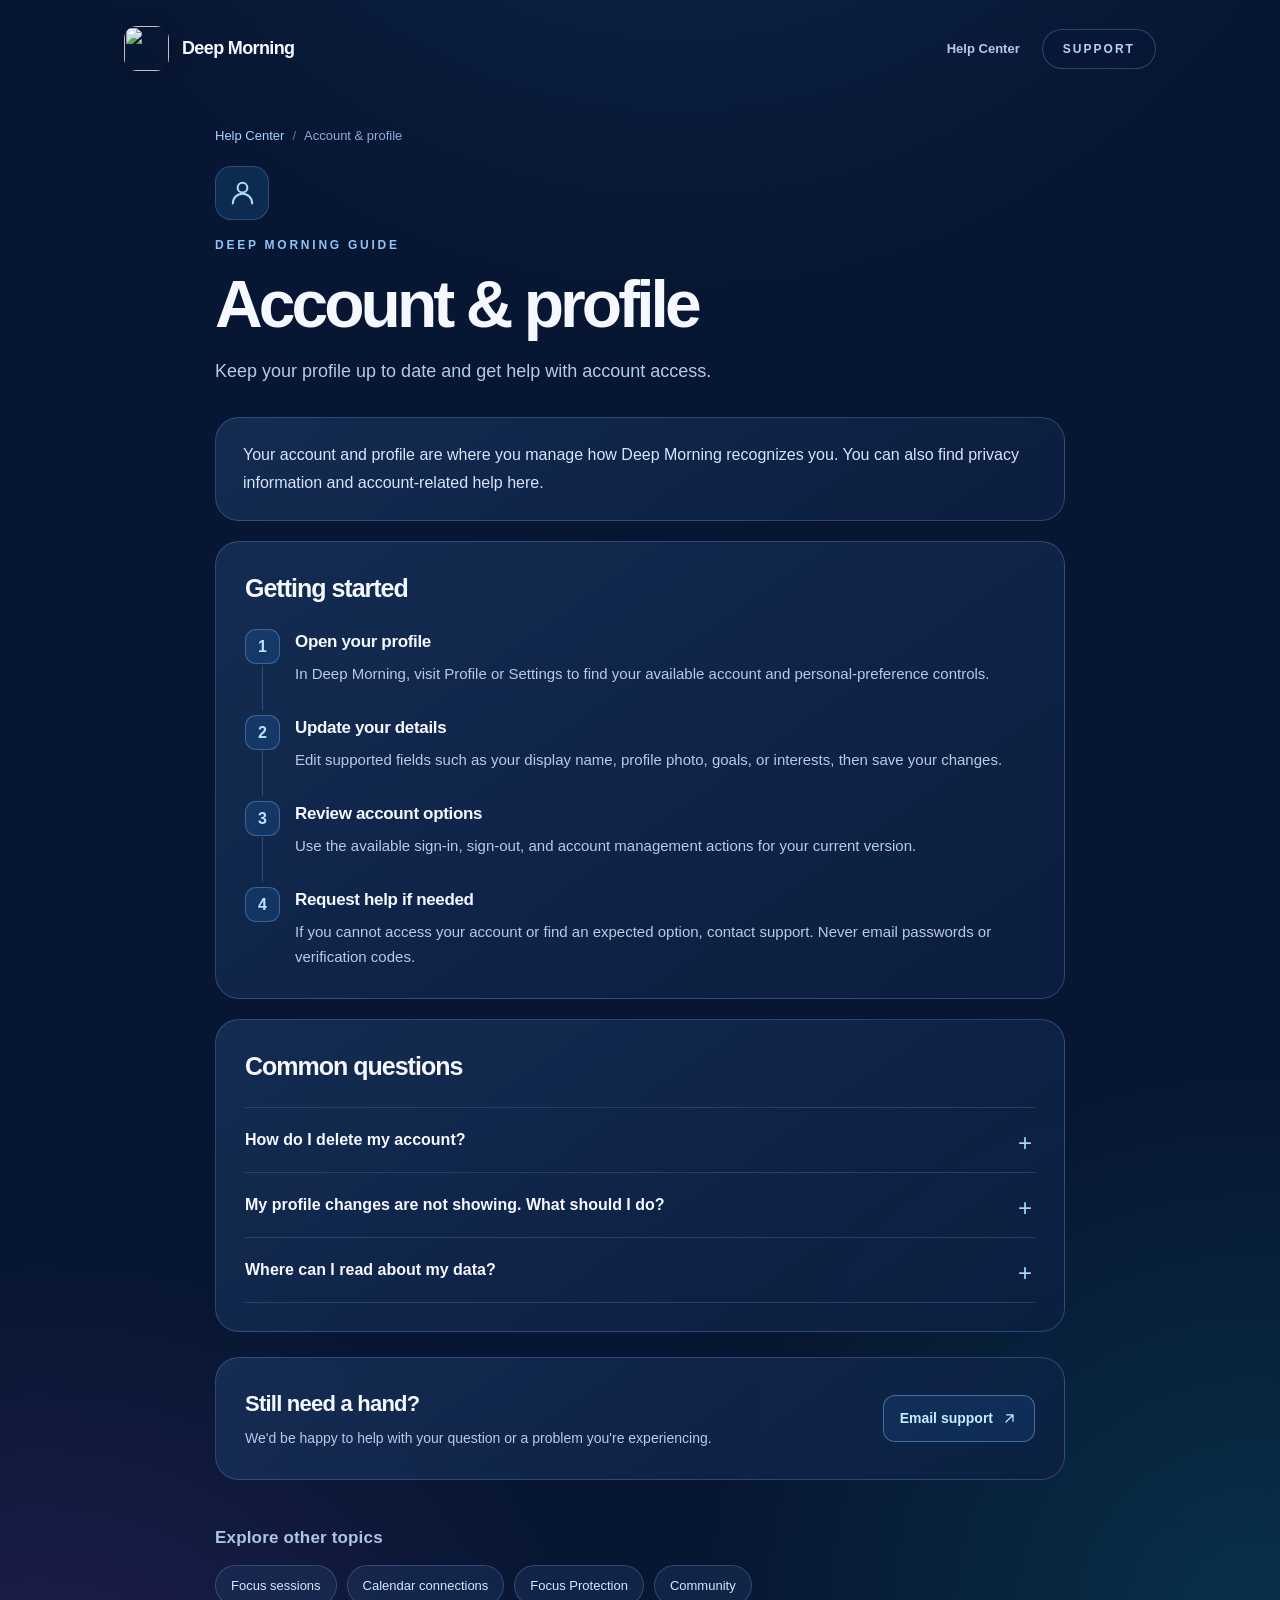
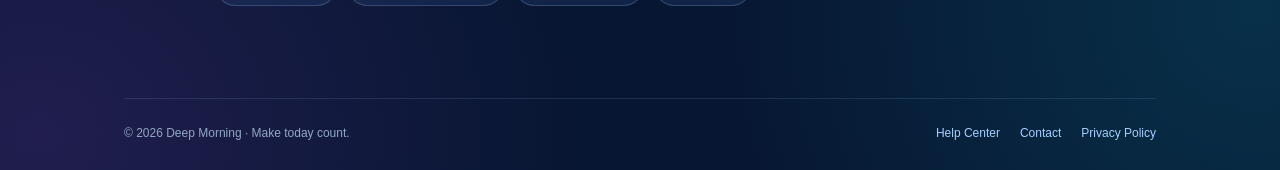
==== account-profile.html @ 8ef444d5 "Add files via upload" ====
<!doctype html>
<html lang="en">
<head>
  <meta charset="utf-8">
  <meta name="viewport" content="width=device-width,initial-scale=1">
  <meta name="theme-color" content="#071632">
  <meta name="description" content="Help with account &amp; profile in Deep Morning. Read getting-started steps and common questions.">
  <title>Account &amp; profile — Deep Morning</title>
  <link rel="icon" type="image/png" href="assets/deep-morning-icon.png">
  <link rel="stylesheet" href="styles.css">
</head>
<body>
<a class="skip-link" href="#main">Skip to content</a>
<div class="shell">
<header class="header">
  <a class="brand" href="index.html" aria-label="Deep Morning Help Center home"><img class="brand-icon" src="assets/deep-morning-icon.png" alt="" width="45" height="45"><span>Deep Morning</span></a>
  <nav class="header-links" aria-label="Main navigation"><a class="header-link" href="index.html">Help Center</a><a class="nav-button" href="support.html">SUPPORT</a></nav>
</header>

<main id="main">
  <nav class="breadcrumbs" aria-label="Breadcrumb"><a href="index.html">Help Center</a><span class="divider-mark">/</span><span aria-current="page">Account &amp; profile</span></nav>
  <section class="page-heading"><span class="mini-icon"><svg width="29" height="29" viewBox="0 0 24 24" fill="none" stroke="currentColor" stroke-width="1.7" stroke-linecap="round" stroke-linejoin="round" aria-hidden="true"><circle cx="12" cy="8" r="4"/><path d="M4 21a8 8 0 0 1 16 0"/></svg></span><span class="eyebrow">DEEP MORNING GUIDE</span><h1>Account &amp; profile</h1><p class="subhead">Keep your profile up to date and get help with account access.</p></section>
  <div class="guide-body">
    <div class="intro-card"><p>Your account and profile are where you manage how Deep Morning recognizes you. You can also find privacy information and account-related help here.</p></div>
    <section class="content-panel" aria-labelledby="how-to"><h2 id="how-to">Getting started</h2><ol class="steps"><li><h3>Open your profile</h3><p>In Deep Morning, visit Profile or Settings to find your available account and personal-preference controls.</p></li><li><h3>Update your details</h3><p>Edit supported fields such as your display name, profile photo, goals, or interests, then save your changes.</p></li><li><h3>Review account options</h3><p>Use the available sign-in, sign-out, and account management actions for your current version.</p></li><li><h3>Request help if needed</h3><p>If you cannot access your account or find an expected option, contact support. Never email passwords or verification codes.</p></li></ol></section>
    <section class="content-panel" aria-labelledby="faqs"><h2 id="faqs">Common questions</h2><details class="faq"><summary>How do I delete my account?</summary><p>Open Settings and find the account deletion option in Deep Morning. Follow the on-screen confirmation. If you cannot access it, contact support for assistance.</p></details><details class="faq"><summary>My profile changes are not showing. What should I do?</summary><p>Check your connection, save your edits again, and reopen your profile. If the issue remains, tell support which field did not update.</p></details><details class="faq"><summary>Where can I read about my data?</summary><p>Read the Deep Morning Privacy Policy linked below for information about data handling and your privacy options.</p></details></section>
    <section class="assist-card" aria-labelledby="assist-title"><div><h2 id="assist-title">Still need a hand?</h2><p>We'd be happy to help with your question or a problem you're experiencing.</p></div><a class="outline-button" href="mailto:liverdom@icloud.com?subject=Deep%20Morning%20Support%20-%20Account%20%26%20profile">Email support <svg width="17" height="17" viewBox="0 0 24 24" fill="none" stroke="currentColor" stroke-width="1.7" stroke-linecap="round" stroke-linejoin="round" aria-hidden="true"><path d="M7 17 17 7M8 7h9v9"/></svg></a></section>
  </div>
  <section class="related" aria-label="Other help topics"><h2>Explore other topics</h2><div class="related-links"><a href="focus-sessions.html">Focus sessions</a><a href="calendar-connections.html">Calendar connections</a><a href="focus-protection.html">Focus Protection</a><a href="community.html">Community</a></div></section>
</main>
<footer class="footer"><span>© 2026 Deep Morning · Make today count.</span><nav class="footer-nav" aria-label="Footer navigation"><a href="index.html">Help Center</a><a href="support.html">Contact</a><a href="privacy.html">Privacy Policy</a></nav></footer>
</div>
</body>
</html>
---- styles.css ----
/* Deep Morning Help Center — responsive, no frameworks or build step required */
:root{color-scheme:dark;--bg:#071632;--panel:#11264b;--panel2:#1b335e;--text:#f6f8ff;--muted:#bac9e5;--subtle:#91a8ca;--blue:#3c9fff;--cyan:#b6eaff;--line:rgba(165,198,253,.22);--glow:rgba(35,154,214,.16)}
*,*::before,*::after{box-sizing:border-box}
html{scroll-behavior:smooth}
body{margin:0;min-height:100vh;overflow-x:hidden;color:var(--text);font-family:-apple-system,BlinkMacSystemFont,"Segoe UI",Inter,Helvetica,Arial,sans-serif;line-height:1.5;background:radial-gradient(ellipse 55% 39% at 98% 91%,rgba(12,124,139,.26),transparent 78%),radial-gradient(ellipse 55% 34% at 3% 98%,rgba(91,48,143,.30),transparent 78%),radial-gradient(ellipse 70% 54% at 53% -28%,rgba(26,72,125,.44),transparent 82%),var(--bg)}
a{color:inherit}a:focus-visible,summary:focus-visible{outline:3px solid #b5e5ff;outline-offset:5px}a,button{-webkit-tap-highlight-color:transparent}
.skip-link{position:absolute;z-index:10;left:12px;top:-80px;background:white;color:#06142c;padding:12px 16px;border-radius:10px}.skip-link:focus{top:12px}
.shell{width:min(100%,1100px);min-height:100vh;margin:auto;padding:26px 34px 28px;display:flex;flex-direction:column}
.header{display:flex;align-items:center;justify-content:space-between;gap:18px}
.brand{display:inline-flex;align-items:center;gap:13px;font-size:18px;font-weight:780;letter-spacing:-.035em;text-decoration:none;white-space:nowrap}.brand-icon{width:45px;height:45px;border-radius:13px;object-fit:cover;box-shadow:0 3px 20px rgba(0,8,32,.24)}
.header-links{display:flex;align-items:center;gap:22px}.header-link{font-size:13px;font-weight:650;color:#b7c9ea;text-decoration:none}.header-link:hover{color:white}
.nav-button{border:1px solid rgba(160,197,255,.26);background:rgba(8,26,58,.1);color:#b4d2f3;padding:10px 20px;border-radius:999px;text-decoration:none;letter-spacing:.17em;font-size:12px;font-weight:790;transition:background .2s,border-color .2s,transform .2s}.nav-button:hover,.nav-button[aria-current="page"]{border-color:rgba(163,211,255,.52);background:rgba(51,105,159,.2);color:#e1f0ff}.nav-button:hover{transform:translateY(-1px)}
main{flex:1}.hero{text-align:center;padding:66px 0 0}.hero-icon{width:116px;height:116px;border-radius:28px;object-fit:cover;box-shadow:0 14px 48px rgba(0,12,35,.58),0 0 0 1px rgba(158,219,255,.24)}
.eyebrow{display:block;font-weight:820;font-size:12px;letter-spacing:.23em;color:#8fc3f7;text-transform:uppercase}.hero .eyebrow{margin:34px 0 18px}
h1,h2,h3,p{margin-top:0}.hero h1{max-width:910px;margin:0 auto 24px;font-size:clamp(43px,6.6vw,78px);font-weight:820;letter-spacing:-.065em;line-height:1.07}.hero .lead{max-width:660px;margin:0 auto;color:var(--muted);font-size:clamp(16px,1.75vw,19px);line-height:1.65}
.contact-card{max-width:755px;margin:55px auto 0;padding:29px 32px 27px;text-align:left;border:1px solid var(--line);border-radius:27px;background:linear-gradient(120deg,rgba(34,59,105,.89),rgba(13,33,68,.86));box-shadow:0 22px 75px rgba(2,13,36,.27)}.card-heading{display:flex;align-items:center;gap:14px}.card-heading h2{font-size:23px;letter-spacing:-.03em;margin:0;font-weight:780}.icon-tile{display:grid;place-items:center;flex:0 0 auto;height:48px;width:48px;border:1px solid rgba(119,199,255,.3);background:rgba(46,151,241,.18);color:#a7dbff;border-radius:14px}.contact-card p{font-size:15px;color:var(--muted);margin:22px 0;line-height:1.75}
.primary-button{display:flex;gap:12px;align-items:center;justify-content:space-between;background:linear-gradient(120deg,#318ff2,#34a7ff);border:1px solid rgba(190,237,255,.25);color:white;text-decoration:none;border-radius:15px;padding:17px 21px;font-size:16px;font-weight:760;transition:filter .2s,transform .2s}.primary-button:hover{filter:brightness(1.1);transform:translateY(-2px)}.primary-button .button-sub{font-weight:600;font-size:13px;opacity:.96}.quiet-note{font-size:12px!important;text-align:center;color:#9ab2d4!important;margin:18px 0 0!important}
.section{max-width:900px;margin:66px auto 0}.section-intro{text-align:center;margin-bottom:25px}.section-intro .eyebrow{margin-bottom:12px}.section-intro h2{margin:0;font-size:clamp(24px,3.5vw,34px);letter-spacing:-.04em}.section-intro p{color:var(--muted);font-size:15px;margin:10px auto 0;max-width:560px}
.topic-grid{display:grid;grid-template-columns:repeat(2,minmax(0,1fr));gap:15px}.topic-card{min-height:170px;display:flex;flex-direction:column;align-items:flex-start;gap:15px;position:relative;overflow:hidden;padding:24px 25px;border-radius:22px;text-decoration:none;border:1px solid var(--line);background:linear-gradient(145deg,rgba(31,56,100,.72),rgba(15,34,68,.70));transition:transform .2s,border-color .2s,background .2s,box-shadow .2s}.topic-card:hover{transform:translateY(-3px);border-color:rgba(145,210,255,.55);background:linear-gradient(145deg,rgba(39,75,129,.83),rgba(17,44,89,.81));box-shadow:0 16px 45px rgba(3,17,38,.24)}.topic-card:last-child{grid-column:span 2}.topic-top{display:flex;align-items:center;justify-content:space-between;width:100%;color:#a9dcff}.topic-symbol{width:42px;height:42px;border:1px solid rgba(136,202,255,.19);background:rgba(49,132,208,.13);border-radius:13px;display:grid;place-items:center}.topic-arrow{opacity:.7;transition:transform .2s}.topic-card:hover .topic-arrow{transform:translateX(5px);opacity:1}.topic-card h3{font-size:20px;font-weight:770;letter-spacing:-.035em;margin:0 0 6px}.topic-card p{font-size:14px;line-height:1.55;color:var(--muted);margin:0}
.footer{max-width:1032px;width:100%;margin:92px auto 0;padding-top:25px;border-top:1px solid rgba(157,190,235,.14);display:flex;justify-content:space-between;gap:15px;align-items:center;font-size:12px;color:#91a7c7}.footer-nav{display:flex;gap:20px;align-items:center}.footer-nav a{text-decoration:none;color:#a5cfff}.footer-nav a:hover{text-decoration:underline}
/* Support and guide pages */
.breadcrumbs{display:flex;align-items:center;flex-wrap:wrap;gap:8px;margin:55px auto 20px;max-width:850px;color:#8eacd5;font-size:13px}.breadcrumbs a{text-decoration:none;color:#abd4ff}.breadcrumbs a:hover{text-decoration:underline}.breadcrumbs .divider-mark{opacity:.65}
.page-heading{max-width:850px;margin:0 auto 30px}.page-heading .eyebrow{margin-bottom:14px}.page-heading h1{font-size:clamp(42px,6vw,66px);line-height:1.1;letter-spacing:-.06em;margin:0 0 17px}.page-heading .subhead{max-width:760px;color:var(--muted);font-size:18px;line-height:1.65;margin:0}.page-heading .mini-icon{display:inline-grid;place-items:center;margin-bottom:16px;width:54px;height:54px;border-radius:16px;background:rgba(44,133,213,.18);border:1px solid var(--line);color:#a8dcff}
.guide-body{max-width:850px;margin:0 auto}.intro-card,.content-panel,.assist-card{border:1px solid var(--line);border-radius:24px;background:linear-gradient(145deg,rgba(25,50,92,.77),rgba(12,32,66,.79))}.intro-card{padding:23px 27px;margin-bottom:19px;color:#d7e4fa;line-height:1.75}.intro-card p{margin:0;font-size:16px}
.content-panel{padding:28px 29px;margin:20px 0}.content-panel h2{font-size:25px;letter-spacing:-.04em;margin:0 0 22px}.steps{list-style:none;padding:0;margin:0;counter-reset:step}.steps li{position:relative;padding:0 0 26px 50px;counter-increment:step}.steps li:not(:last-child):before{content:"";position:absolute;left:17px;top:36px;bottom:2px;width:1px;background:rgba(154,205,255,.23)}.steps li:last-child{padding-bottom:0}.steps li:after{content:counter(step);position:absolute;left:0;top:0;width:35px;height:35px;display:grid;place-items:center;border:1px solid rgba(154,205,255,.3);border-radius:11px;background:rgba(36,125,211,.19);font-weight:800;color:#b6e5ff}.steps h3{font-size:17px;margin:3px 0 6px;letter-spacing:-.02em}.steps p{font-size:15px;line-height:1.7;color:var(--muted);margin:0}
.faq{border-top:1px solid rgba(170,206,255,.16)}.faq:last-child{border-bottom:1px solid rgba(170,206,255,.16)}.faq summary{list-style:none;cursor:pointer;padding:20px 32px 20px 0;position:relative;font-size:16px;font-weight:680}.faq summary::-webkit-details-marker{display:none}.faq summary:after{content:"+";position:absolute;right:3px;top:17px;font-weight:400;font-size:24px;color:#a5d8ff}.faq[open] summary:after{content:"−"}.faq p{font-size:15px;line-height:1.75;color:var(--muted);margin:0;padding:0 27px 20px 0}.faq[open] summary{color:#c3e8ff}
.assist-card{margin:25px 0 0;padding:29px;display:flex;align-items:center;justify-content:space-between;gap:24px}.assist-card h2{font-size:22px;letter-spacing:-.035em;margin:0 0 7px}.assist-card p{font-size:14px;line-height:1.65;color:var(--muted);margin:0;max-width:480px}.outline-button{display:inline-flex;flex-shrink:0;align-items:center;justify-content:center;gap:8px;text-decoration:none;font-weight:720;font-size:14px;border:1px solid rgba(147,207,255,.4);background:rgba(41,127,218,.13);padding:12px 16px;border-radius:12px;color:#c8ebff;transition:background .2s}.outline-button:hover{background:rgba(41,127,218,.28)}
.related{max-width:850px;margin:45px auto 0}.related h2{font-size:17px;color:#adc4e4;letter-spacing:.01em}.related-links{display:flex;gap:10px;flex-wrap:wrap}.related-links a{padding:10px 15px;text-decoration:none;border:1px solid var(--line);border-radius:999px;background:rgba(33,58,100,.42);font-size:13px;color:#d0e8ff}.related-links a:hover{border-color:#8ec6ff}
.support-main .contact-card{margin:0 auto;max-width:850px}.support-main .contact-card p{margin:20px 0}.support-main .help-hints{max-width:850px;margin:28px auto 0;padding:25px 29px;border-radius:22px;border:1px solid var(--line);background:rgba(14,35,69,.5)}.help-hints h2{font-size:22px;letter-spacing:-.03em;margin:0 0 13px}.help-hints ul{padding-left:20px;color:var(--muted);line-height:1.95;font-size:15px;margin:0}.support-main .section{max-width:850px;margin-top:48px}.support-main .topic-card{min-height:140px}.support-main .topic-card h3{font-size:18px}
@media(max-width:700px){.shell{padding:22px 20px 25px}.brand{font-size:17px}.brand-icon{width:39px;height:39px}.header-links{gap:13px}.header-link{display:none}.nav-button{padding:9px 15px;font-size:11px}.hero{padding-top:54px}.hero-icon{width:103px;height:103px;border-radius:24px}.hero .eyebrow{margin-top:30px}.hero h1{font-size:clamp(39px,9.2vw,59px);letter-spacing:-.055em}.hero .lead{font-size:16px}.contact-card{margin-top:39px;padding:24px 21px 24px;border-radius:23px}.card-heading h2{font-size:20px}.contact-card p{font-size:14px}.primary-button{padding:16px 15px;font-size:14px;overflow-wrap:anywhere}.primary-button .button-sub{font-size:12px}.section{margin-top:53px}.topic-grid{grid-template-columns:1fr}.topic-card,.topic-card:last-child{grid-column:auto;min-height:132px;padding:20px}.topic-card h3{font-size:19px}.footer{margin-top:65px;flex-direction:column;align-items:flex-start;gap:12px}.breadcrumbs{margin-top:40px}.page-heading h1{font-size:clamp(39px,9vw,55px)}.page-heading .subhead{font-size:16px}.intro-card{padding:21px}.content-panel{padding:23px 20px}.content-panel h2{font-size:23px}.assist-card{padding:23px;display:block}.assist-card .outline-button{margin-top:19px}.support-main .help-hints{padding:23px 20px}}
@media(prefers-reduced-motion:reduce){html{scroll-behavior:auto}*,*:before,*:after{transition:none!important;animation:none!important}}
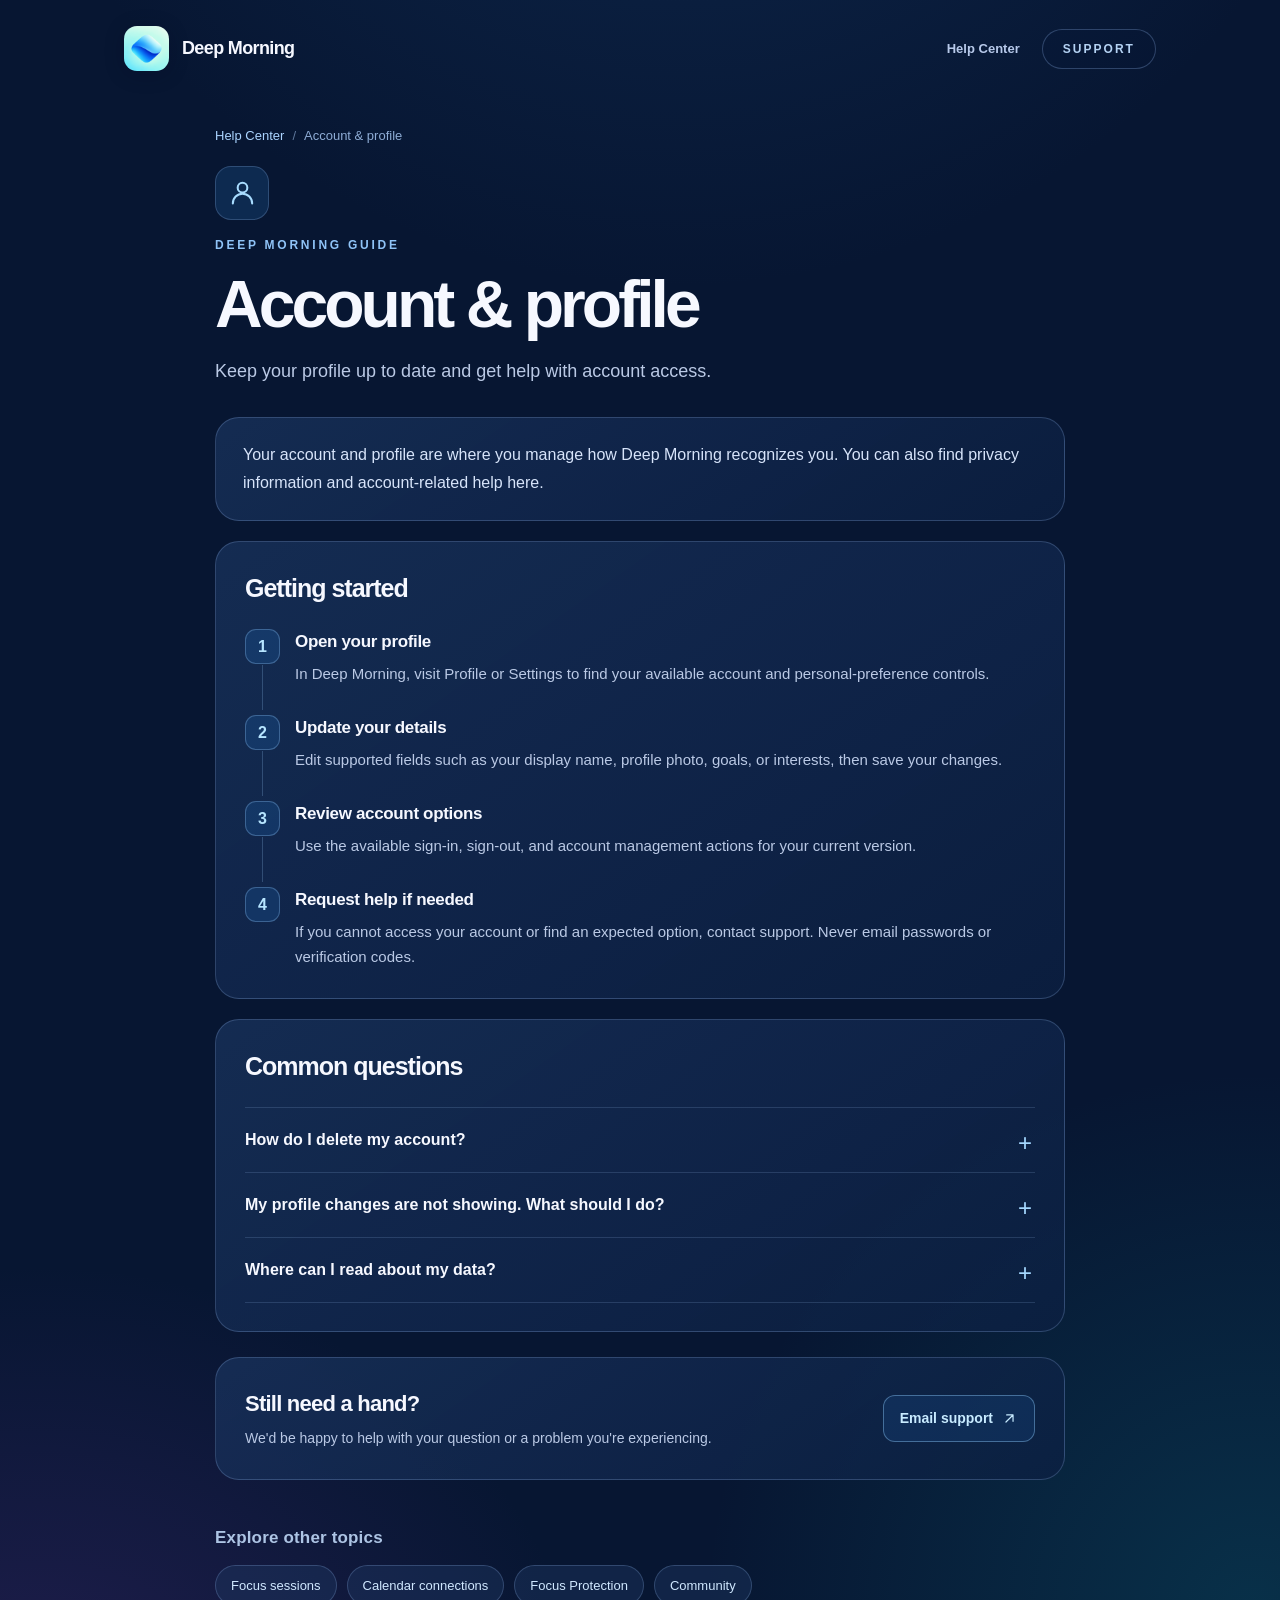
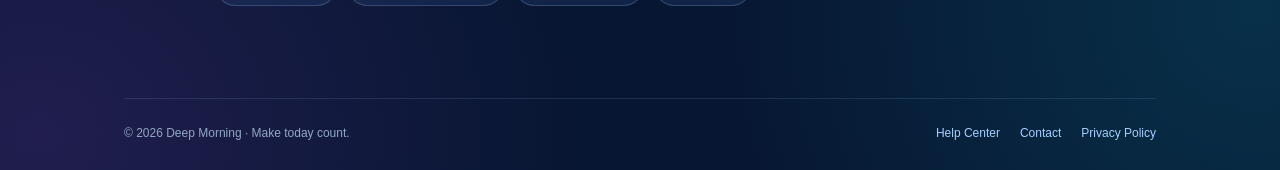
==== commit d706891d: "Update icon paths in account-profile.html" ====
--- a/account-profile.html
+++ b/account-profile.html
@@ -6,14 +6,14 @@
   <meta name="theme-color" content="#071632">
   <meta name="description" content="Help with account &amp; profile in Deep Morning. Read getting-started steps and common questions.">
   <title>Account &amp; profile — Deep Morning</title>
-  <link rel="icon" type="image/png" href="assets/deep-morning-icon.png">
+  <link rel="icon" type="image/png" href="deep-morning-icon.png">
   <link rel="stylesheet" href="styles.css">
 </head>
 <body>
 <a class="skip-link" href="#main">Skip to content</a>
 <div class="shell">
 <header class="header">
-  <a class="brand" href="index.html" aria-label="Deep Morning Help Center home"><img class="brand-icon" src="assets/deep-morning-icon.png" alt="" width="45" height="45"><span>Deep Morning</span></a>
+  <a class="brand" href="index.html" aria-label="Deep Morning Help Center home"><img class="brand-icon" src="deep-morning-icon.png" alt="" width="45" height="45"><span>Deep Morning</span></a>
   <nav class="header-links" aria-label="Main navigation"><a class="header-link" href="index.html">Help Center</a><a class="nav-button" href="support.html">SUPPORT</a></nav>
 </header>
 
